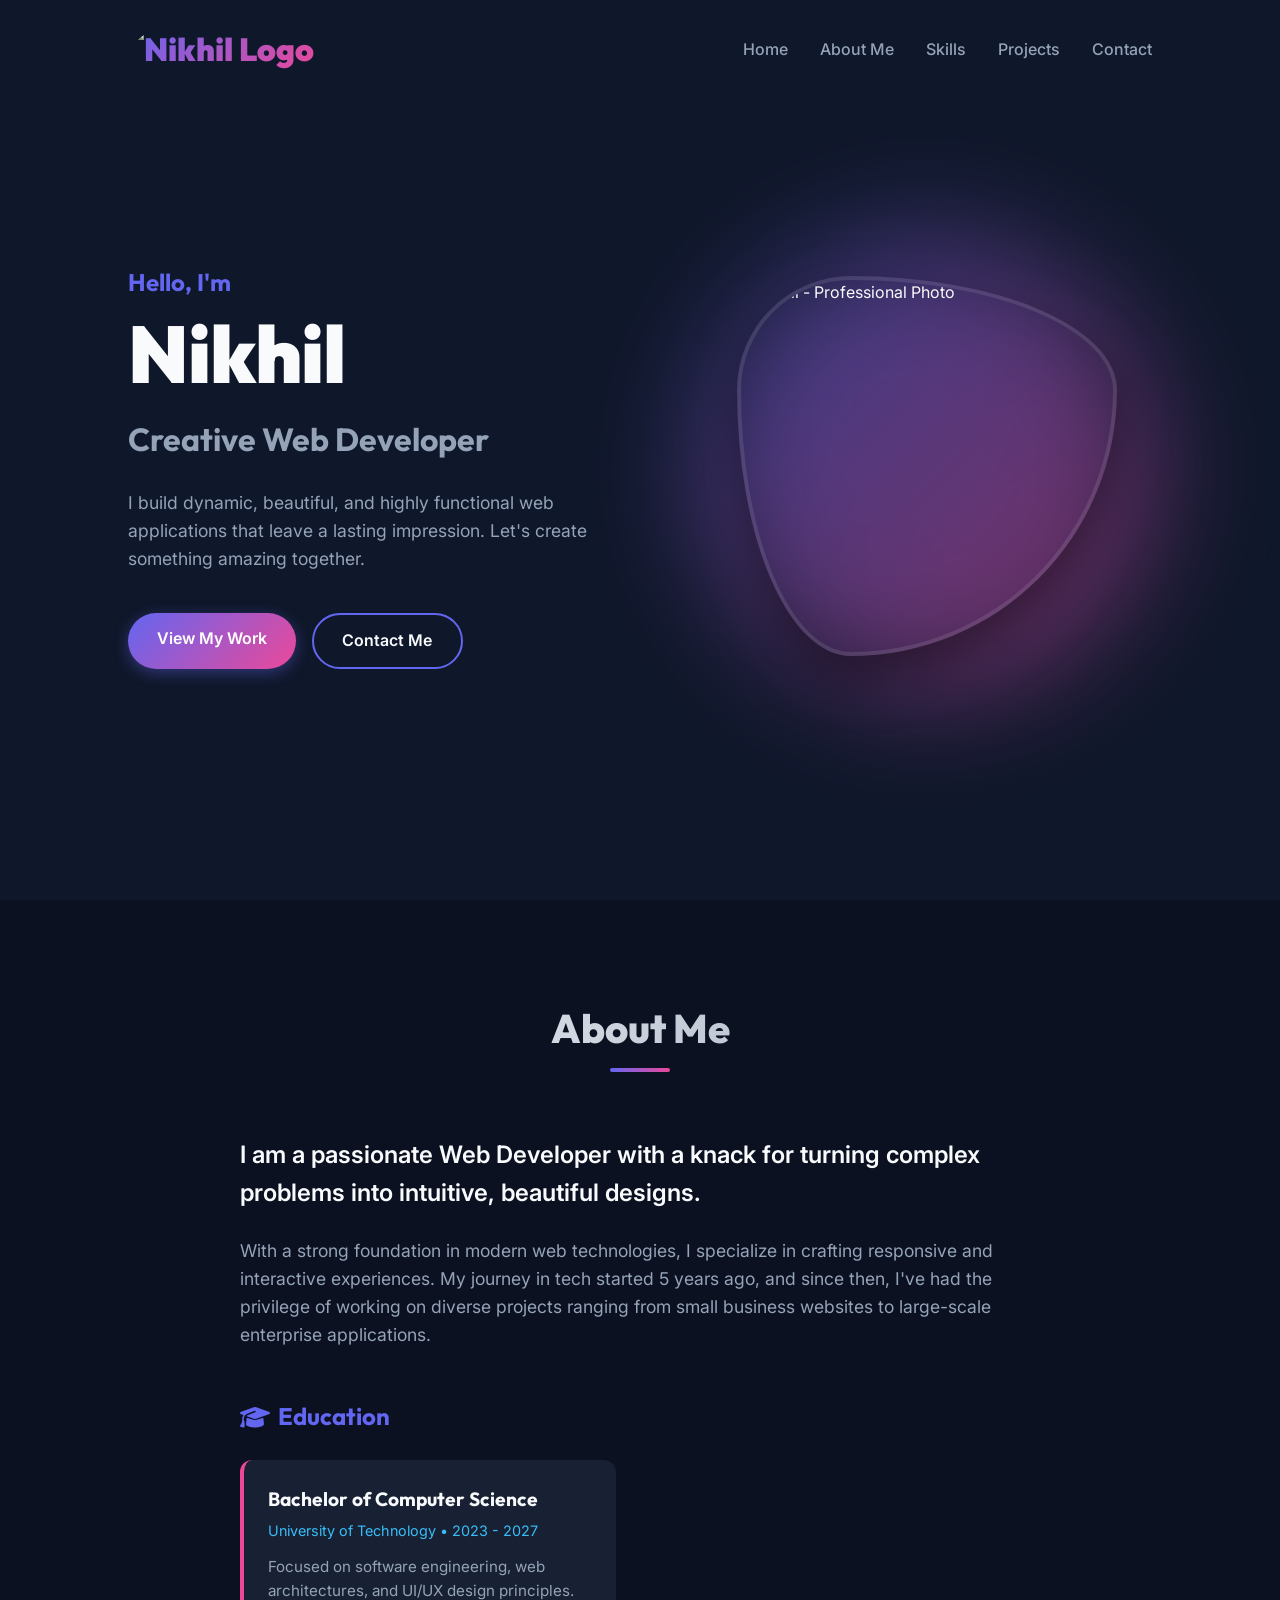
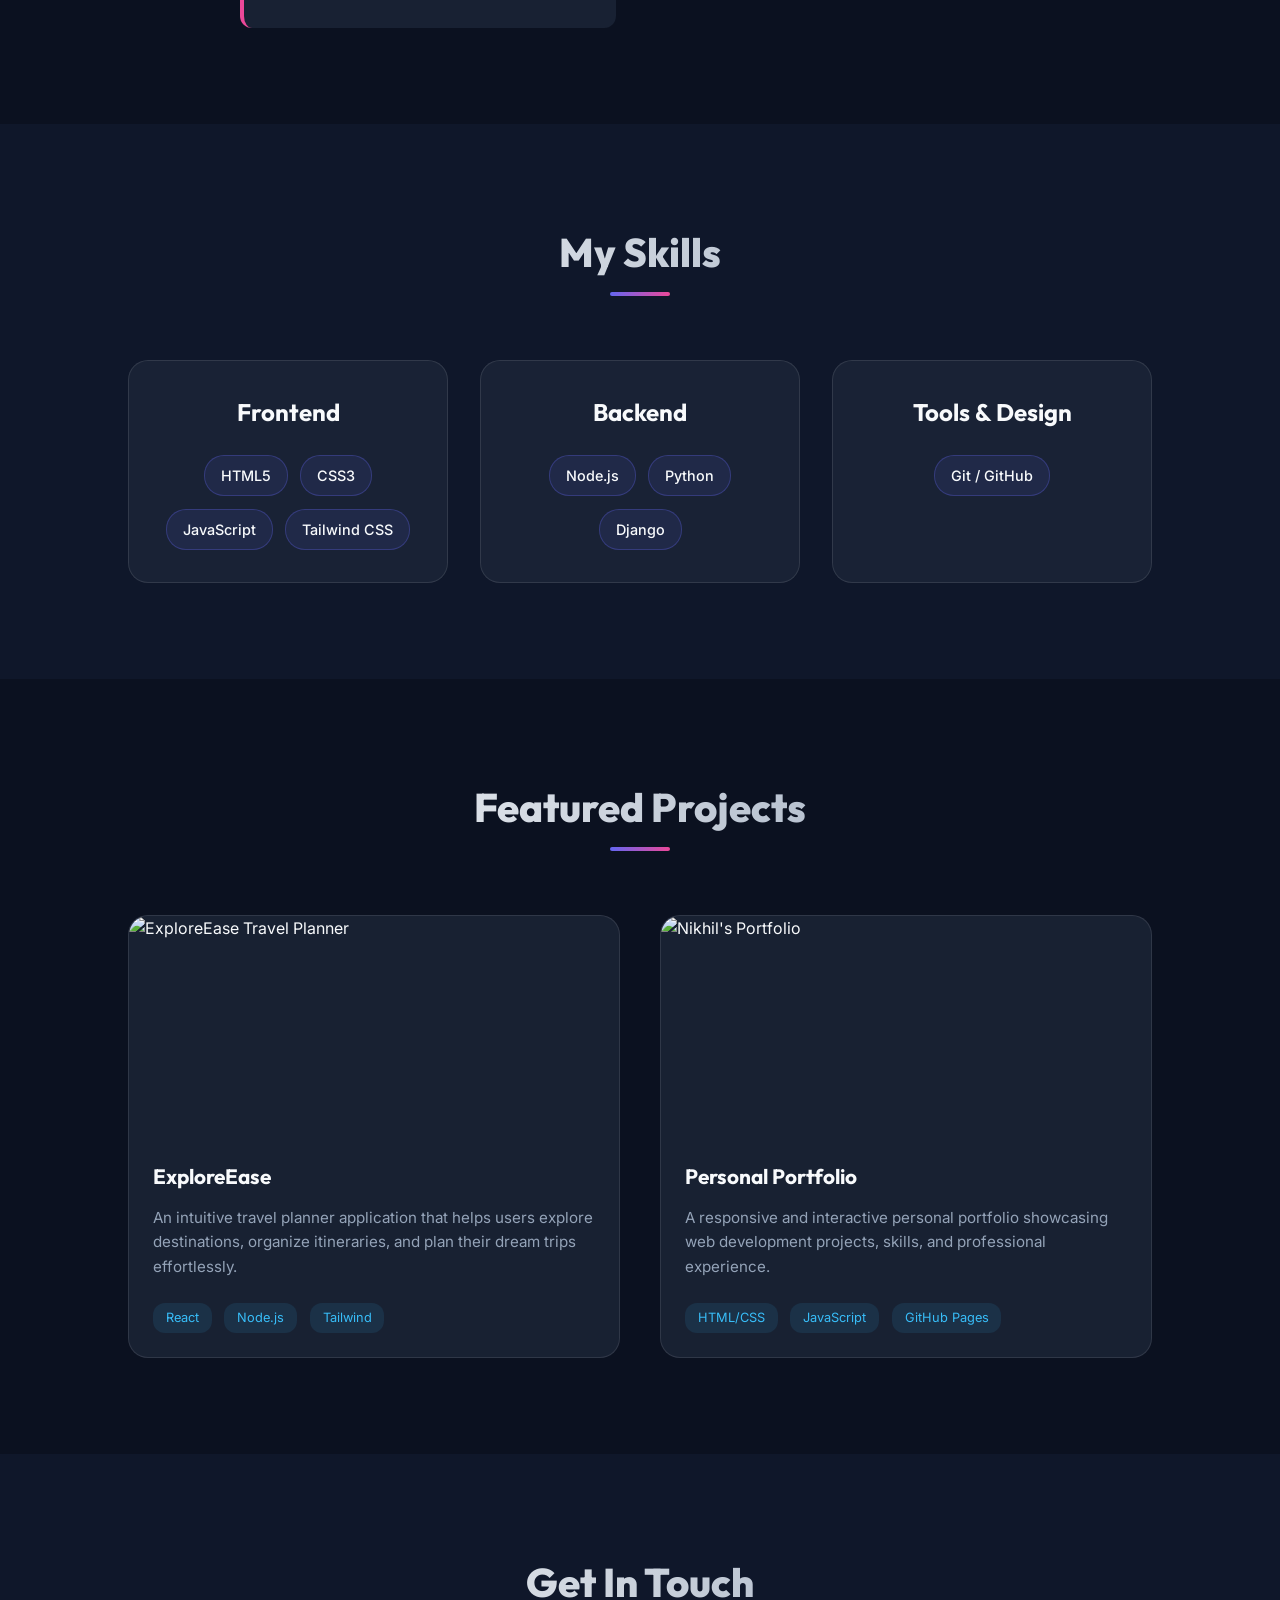
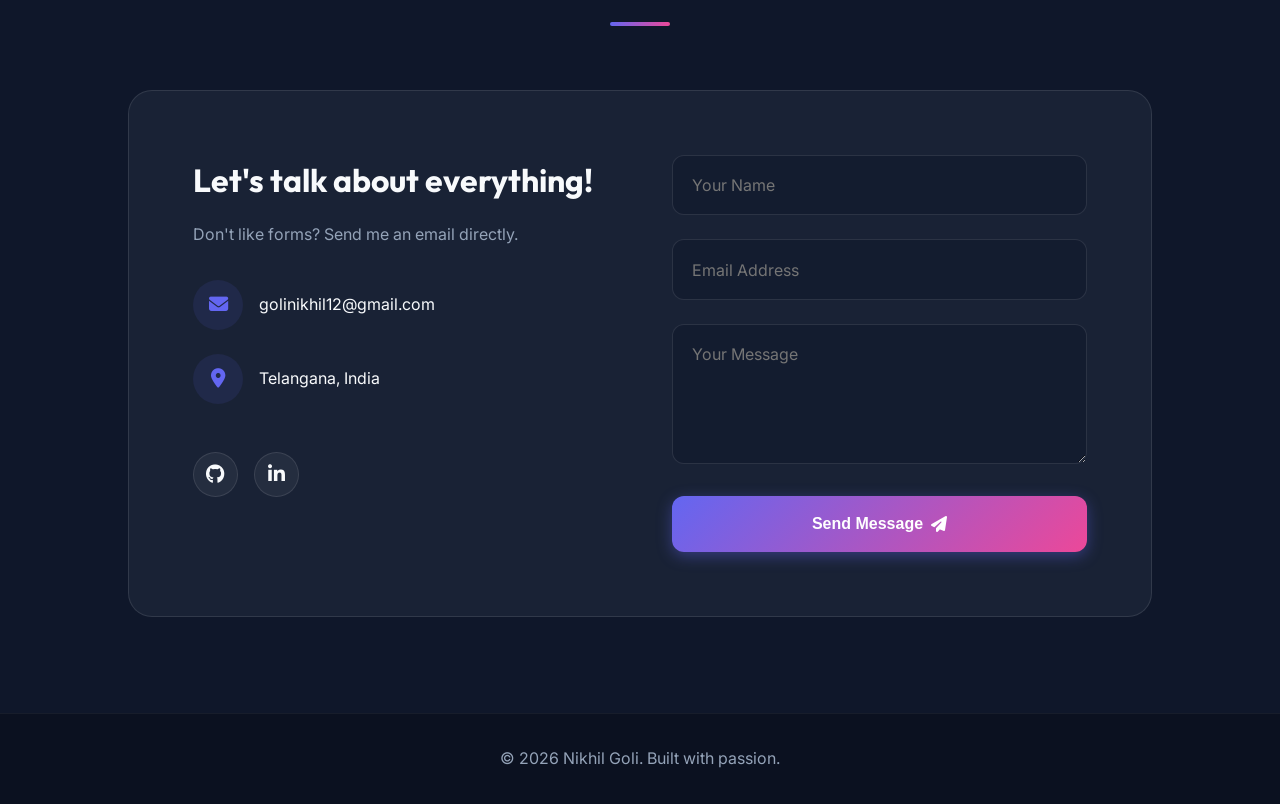
==== index.html @ 1eeb9ab3 "Rename personalise portfolio/index.html to index.html" ====
<!DOCTYPE html>
<html lang="en">

<head>
    <meta charset="UTF-8">
    <meta name="viewport" content="width=device-width, initial-scale=1.0">
    <title>Nikhil | Web Developer Portfolio</title>
    <link rel="stylesheet" href="style.css">
    <link rel="preconnect" href="https://fonts.googleapis.com">
    <link rel="preconnect" href="https://fonts.gstatic.com" crossorigin>
    <link
        href="https://fonts.googleapis.com/css2?family=Inter:wght@300;400;600;800&family=Outfit:wght@400;700;900&display=swap"
        rel="stylesheet">
    <link rel="stylesheet" href="https://cdnjs.cloudflare.com/ajax/libs/font-awesome/6.4.0/css/all.min.css">
</head>

<body>
    <nav id="navbar">
        <div class="nav-container">
            <a href="#home" class="logo"><img src="./Images/men_logo.png" alt="Nikhil Logo"
                    style="height: 50px; border-radius: 50%;"></a>
            <ul class="nav-links">
                <li><a href="#home">Home</a></li>
                <li><a href="#about">About Me</a></li>
                <li><a href="#skills">Skills</a></li>
                <li><a href="#projects">Projects</a></li>
                <li><a href="#contact">Contact</a></li>
            </ul>
            <div class="hamburger">
                <i class="fas fa-bars"></i>
            </div>
        </div>
    </nav>

    <main>
        <!-- Home Section -->
        <section id="home" class="hero">
            <div class="hero-content">
                <h2 class="greeting">Hello, I'm</h2>
                <h1 class="name">Nikhil</h1>
                <h3 class="role">Creative Web Developer</h3>
                <p class="summary">I build dynamic, beautiful, and highly functional web applications that leave a
                    lasting impression. Let's create something amazing together.</p>
                <div class="hero-cta">
                    <a href="#projects" class="btn primary-btn">View My Work</a>
                    <a href="#contact" class="btn secondary-btn">Contact Me</a>
                </div>
            </div>
            <div class="hero-image-container">
                <div class="blob-bg"></div>
                <img src="./Images/profile.jpg" alt="Nikhil - Professional Photo" class="hero-image">
            </div>
        </section>

        <!-- About Section -->
        <section id="about" class="about">
            <div class="section-header">
                <h2>About Me</h2>
                <div class="header-line"></div>
            </div>
            <div class="about-content">
                <div class="about-text">
                    <p class="highlight">I am a passionate Web Developer with a knack for turning complex problems into
                        intuitive, beautiful designs.</p>
                    <p>With a strong foundation in modern web technologies, I specialize in crafting responsive and
                        interactive experiences. My journey in tech started 5 years ago, and since then, I've had the
                        privilege of working on diverse projects ranging from small business websites to large-scale
                        enterprise applications.</p>

                    <div class="education-experience">
                        <div class="timeline-box">
                            <h3><i class="fas fa-graduation-cap"></i> Education</h3>
                            <div class="timeline-item">
                                <h4>Bachelor of Computer Science</h4>
                                <span>University of Technology • 2023 - 2027</span>
                                <p>Focused on software engineering, web architectures, and UI/UX design principles.</p>
                            </div>
                        </div>
                    </div>
                </div>
            </div>
        </section>

        <!-- Skills Section -->
        <section id="skills" class="skills">
            <div class="section-header">
                <h2>My Skills</h2>
                <div class="header-line"></div>
            </div>
            <div class="skills-container">
                <div class="skill-category glass-card">
                    <h3>Frontend</h3>
                    <div class="skill-tags">
                        <span>HTML5</span>
                        <span>CSS3</span>
                        <span>JavaScript</span>
                        <span>Tailwind CSS</span>
                    </div>
                </div>
                <div class="skill-category glass-card">
                    <h3>Backend</h3>
                    <div class="skill-tags">
                        <span>Node.js</span>
                        <span>Python</span>
                        <span>Django</span>

                    </div>
                </div>
                <div class="skill-category glass-card">
                    <h3>Tools & Design</h3>
                    <div class="skill-tags">
                        <span>Git / GitHub</span>
                    </div>
                </div>
            </div>
        </section>

        <!-- Projects Section -->
        <section id="projects" class="projects">
            <div class="section-header">
                <h2>Featured Projects</h2>
                <div class="header-line"></div>
            </div>
            <div class="projects-grid">
                <!-- Project 1 -->
                <div class="project-card">
                    <div class="project-image">
                        <img src="https://images.unsplash.com/photo-1469854523086-cc02fe5d8800?q=80&w=800&auto=format&fit=crop"
                            alt="ExploreEase Travel Planner">
                        <div class="project-overlay">
                            <a href="https://explore-ease-henna-tau.vercel.app" target="_blank" class="project-link"><i
                                    class="fas fa-external-link-alt"></i> Live Demo</a>
                            <a href="#" class="project-link"><i class="fab fa-github"></i> Source Code</a>
                        </div>
                    </div>
                    <div class="project-info">
                        <h3>ExploreEase</h3>
                        <p>An intuitive travel planner application that helps users explore destinations, organize
                            itineraries, and plan their dream trips effortlessly.</p>
                        <div class="tech-stack">
                            <span>React</span>
                            <span>Node.js</span>
                            <span>Tailwind</span>
                        </div>
                    </div>
                </div>

                <!-- Project 2 -->
                <div class="project-card">
                    <div class="project-image">
                        <img src="https://images.unsplash.com/photo-1522542550221-31fd19575a2d?q=80&w=800&auto=format&fit=crop"
                            alt="Nikhil's Portfolio">
                        <div class="project-overlay">
                            <a href="https://golinikhil12.github.io/Nikhil-s-Portfolio-New/" target="_blank"
                                class="project-link"><i class="fas fa-external-link-alt"></i> Live Demo</a>
                            <a href="#" class="project-link"><i class="fab fa-github"></i> Source Code</a>
                        </div>
                    </div>
                    <div class="project-info">
                        <h3>Personal Portfolio</h3>
                        <p>A responsive and interactive personal portfolio showcasing web development projects, skills,
                            and professional experience.</p>
                        <div class="tech-stack">
                            <span>HTML/CSS</span>
                            <span>JavaScript</span>
                            <span>GitHub Pages</span>
                        </div>
                    </div>
                </div>
            </div>
        </section>

        <!-- Contact Section -->
        <section id="contact" class="contact">
            <div class="section-header">
                <h2>Get In Touch</h2>
                <div class="header-line"></div>
            </div>
            <div class="contact-container">
                <div class="contact-info">
                    <h3>Let's talk about everything!</h3>
                    <p>Don't like forms? Send me an email directly.</p>
                    <div class="contact-details">
                        <div class="contact-item">
                            <div class="icon-box"><i class="fas fa-envelope"></i></div>
                            <span>golinikhil12@gmail.com</span>
                        </div>
                        <div class="contact-item">
                            <div class="icon-box"><i class="fas fa-map-marker-alt"></i></div>
                            <span>Telangana, India</span>
                        </div>
                    </div>
                    <div class="social-links">
                        <a href="#https://github.com/golinikhil12"><i class="fab fa-github"></i></a>
                        <a href="#https://www.linkedin.com/in/nikhil-goli-6552b42a5/"><i
                                class="fab fa-linkedin-in"></i></a>
                    </div>
                </div>
                <form class="contact-form">
                    <div class="form-group">
                        <input type="text" placeholder="Your Name" required>
                    </div>
                    <div class="form-group">
                        <input type="email" placeholder="Email Address" required>
                    </div>
                    <div class="form-group">
                        <textarea placeholder="Your Message" rows="5" required></textarea>
                    </div>
                    <button type="submit" class="btn primary-btn submit-btn">Send Message <i
                            class="fas fa-paper-plane"></i></button>
                </form>
            </div>
        </section>
    </main>

    <footer>
        <p>&copy; 2026 Nikhil Goli. Built with passion.</p>
    </footer>

    <script src="script.js"></script>
</body>

</html>
---- style.css ----
/* --- CSS Variables & Base Styles --- */
:root {
    --primary-color: #6366f1; /* Indigo */
    --secondary-color: #ec4899; /* Pink */
    --bg-dark: #0f172a; /* Slate 900 */
    --bg-card: rgba(30, 41, 59, 0.7); /* Slate 800 with opacity */
    --text-primary: #f8fafc;
    --text-secondary: #94a3b8;
    --accent: #38bdf8;
    --glass-border: rgba(255, 255, 255, 0.1);
    --transition: all 0.3s cubic-bezier(0.4, 0, 0.2, 1);
}

* {
    margin: 0;
    padding: 0;
    box-sizing: border-box;
}

html {
    scroll-behavior: smooth;
}

body {
    font-family: 'Inter', sans-serif;
    background-color: var(--bg-dark);
    color: var(--text-primary);
    line-height: 1.6;
    overflow-x: hidden;
}

h1, h2, h3, h4, .logo {
    font-family: 'Outfit', sans-serif;
}

a {
    text-decoration: none;
    color: inherit;
}

ul {
    list-style: none;
}

/* --- Reusable Components --- */
.btn {
    display: inline-block;
    padding: 0.8rem 1.8rem;
    border-radius: 50px;
    font-weight: 600;
    transition: var(--transition);
    cursor: pointer;
    border: none;
    font-size: 1rem;
}

.primary-btn {
    background: linear-gradient(135deg, var(--primary-color), var(--secondary-color));
    color: white;
    box-shadow: 0 4px 15px rgba(99, 102, 241, 0.4);
}

.primary-btn:hover {
    transform: translateY(-3px);
    box-shadow: 0 8px 25px rgba(99, 102, 241, 0.6);
}

.secondary-btn {
    background: transparent;
    border: 2px solid var(--primary-color);
    color: var(--text-primary);
}

.secondary-btn:hover {
    background: rgba(99, 102, 241, 0.1);
    transform: translateY(-3px);
}

.section-header {
    text-align: center;
    margin-bottom: 4rem;
}

.section-header h2 {
    font-size: 2.5rem;
    font-weight: 800;
    margin-bottom: 0.5rem;
    background: linear-gradient(to right, #fff, var(--text-secondary));
    -webkit-background-clip: text;
    -webkit-text-fill-color: transparent;
}

.header-line {
    height: 4px;
    width: 60px;
    background: linear-gradient(90deg, var(--primary-color), var(--secondary-color));
    margin: 0 auto;
    border-radius: 2px;
}

section {
    padding: 6rem 10%;
}

.glass-card {
    background: var(--bg-card);
    backdrop-filter: blur(10px);
    border: 1px solid var(--glass-border);
    border-radius: 20px;
}

/* --- Navigation --- */
#navbar {
    position: fixed;
    top: 0;
    width: 100%;
    padding: 1.5rem 10%;
    z-index: 1000;
    transition: var(--transition);
}

#navbar.scrolled {
    background: rgba(15, 23, 42, 0.9);
    backdrop-filter: blur(10px);
    padding: 1rem 10%;
    box-shadow: 0 4px 30px rgba(0, 0, 0, 0.1);
    border-bottom: 1px solid rgba(255, 255, 255, 0.05);
}

.nav-container {
    display: flex;
    justify-content: space-between;
    align-items: center;
}

.logo {
    font-size: 2rem;
    font-weight: 900;
    background: linear-gradient(135deg, var(--primary-color), var(--secondary-color));
    -webkit-background-clip: text;
    -webkit-text-fill-color: transparent;
}

.nav-links {
    display: flex;
    gap: 2rem;
}

.nav-links li a {
    font-weight: 500;
    font-size: 1rem;
    color: var(--text-secondary);
    transition: var(--transition);
    position: relative;
}

.nav-links li a:hover,
.nav-links li a.active {
    color: var(--text-primary);
}

.nav-links li a::after {
    content: '';
    position: absolute;
    width: 0;
    height: 2px;
    bottom: -5px;
    left: 0;
    background: var(--primary-color);
    transition: var(--transition);
}

.nav-links li a:hover::after,
.nav-links li a.active::after {
    width: 100%;
}

.hamburger {
    display: none;
    font-size: 1.5rem;
    cursor: pointer;
    color: var(--text-primary);
}

/* --- Hero Section --- */
.hero {
    min-height: 100vh;
    display: flex;
    align-items: center;
    justify-content: space-between;
    padding-top: 8rem;
    position: relative;
}

.hero-content {
    max-width: 600px;
    z-index: 2;
}

.greeting {
    font-size: 1.5rem;
    color: var(--primary-color);
    margin-bottom: 0.5rem;
}

.name {
    font-size: 5rem;
    font-weight: 900;
    line-height: 1.1;
    margin-bottom: 1rem;
    letter-spacing: -1px;
}

.role {
    font-size: 2rem;
    color: var(--text-secondary);
    margin-bottom: 1.5rem;
}

.summary {
    color: var(--text-secondary);
    font-size: 1.1rem;
    margin-bottom: 2.5rem;
    max-width: 500px;
}

.hero-cta {
    display: flex;
    gap: 1rem;
}

.hero-image-container {
    position: relative;
    width: 450px;
    height: 450px;
    display: flex;
    justify-content: center;
    align-items: center;
}

.blob-bg {
    position: absolute;
    width: 100%;
    height: 100%;
    background: linear-gradient(135deg, var(--primary-color), var(--secondary-color));
    border-radius: 50%;
    filter: blur(60px);
    opacity: 0.5;
    animation: pulse 4s infinite alternate;
}

.hero-image {
    width: 380px;
    height: 380px;
    object-fit: cover;
    border-radius: 30% 70% 70% 30% / 30% 30% 70% 70%;
    position: relative;
    z-index: 2;
    border: 4px solid rgba(255, 255, 255, 0.1);
    box-shadow: 0 20px 50px rgba(0,0,0,0.5);
    animation: morph 8s ease-in-out infinite;
}

@keyframes pulse {
    0% { transform: scale(0.9); opacity: 0.4; }
    100% { transform: scale(1.1); opacity: 0.7; }
}

@keyframes morph {
    0% { border-radius: 40% 60% 70% 30% / 40% 50% 60% 50%; }
    34% { border-radius: 70% 30% 50% 50% / 30% 30% 70% 70%; }
    67% { border-radius: 100% 60% 60% 100% / 100% 100% 60% 60%; }
    100% { border-radius: 40% 60% 70% 30% / 40% 50% 60% 50%; }
}

/* --- About Section --- */
.about {
    background-color: #0b1120;
}

.about-content {
    display: flex;
    justify-content: center;
}

.about-text {
    max-width: 800px;
}

.about-text .highlight {
    font-size: 1.5rem;
    color: var(--text-primary);
    font-weight: 600;
    margin-bottom: 1.5rem;
}

.about-text p {
    color: var(--text-secondary);
    margin-bottom: 2rem;
    font-size: 1.1rem;
}

.education-experience {
    display: grid;
    grid-template-columns: 1fr 1fr;
    gap: 3rem;
    margin-top: 3rem;
}

.timeline-box h3 {
    font-size: 1.5rem;
    margin-bottom: 1.5rem;
    color: var(--primary-color);
    display: flex;
    align-items: center;
    gap: 0.5rem;
}

.timeline-item {
    background: var(--bg-card);
    padding: 1.5rem;
    border-radius: 12px;
    border-left: 4px solid var(--secondary-color);
    transition: var(--transition);
}

.timeline-item:hover {
    transform: translateX(10px);
    background: rgba(30, 41, 59, 0.9);
}

.timeline-item h4 {
    font-size: 1.2rem;
    margin-bottom: 0.3rem;
}

.timeline-item span {
    font-size: 0.9rem;
    color: var(--accent);
    display: block;
    margin-bottom: 0.8rem;
}

.timeline-item p {
    font-size: 0.95rem;
    margin-bottom: 0;
}

/* --- Skills Section --- */
.skills-container {
    display: grid;
    grid-template-columns: repeat(auto-fit, minmax(300px, 1fr));
    gap: 2rem;
}

.skill-category {
    padding: 2rem;
    text-align: center;
    transition: var(--transition);
}

.skill-category:hover {
    transform: translateY(-10px);
    box-shadow: 0 15px 30px rgba(0,0,0,0.3);
}

.skill-category h3 {
    font-size: 1.5rem;
    margin-bottom: 1.5rem;
    color: var(--text-primary);
}

.skill-tags {
    display: flex;
    flex-wrap: wrap;
    justify-content: center;
    gap: 0.8rem;
}

.skill-tags span {
    background: rgba(99, 102, 241, 0.1);
    border: 1px solid rgba(99, 102, 241, 0.3);
    color: var(--text-primary);
    padding: 0.5rem 1rem;
    border-radius: 20px;
    font-size: 0.9rem;
    font-weight: 500;
    transition: var(--transition);
}

.skill-category:hover .skill-tags span {
    border-color: var(--primary-color);
    background: rgba(99, 102, 241, 0.2);
}

/* --- Projects Section --- */
.projects {
    background-color: #0b1120;
}

.projects-grid {
    display: grid;
    grid-template-columns: repeat(auto-fit, minmax(350px, 1fr));
    gap: 2.5rem;
}

.project-card {
    background: var(--bg-card);
    border-radius: 20px;
    overflow: hidden;
    border: 1px solid var(--glass-border);
    transition: var(--transition);
}

.project-card:hover {
    transform: translateY(-10px);
    box-shadow: 0 20px 40px rgba(0,0,0,0.4);
    border-color: rgba(255,255,255,0.2);
}

.project-image {
    position: relative;
    height: 220px;
    overflow: hidden;
}

.project-image img {
    width: 100%;
    height: 100%;
    object-fit: cover;
    transition: transform 0.5s ease;
}

.project-card:hover .project-image img {
    transform: scale(1.1);
}

.project-overlay {
    position: absolute;
    top: 0;
    left: 0;
    width: 100%;
    height: 100%;
    background: rgba(15, 23, 42, 0.8);
    display: flex;
    flex-direction: column;
    justify-content: center;
    align-items: center;
    gap: 1rem;
    opacity: 0;
    transition: var(--transition);
}

.project-card:hover .project-overlay {
    opacity: 1;
}

.project-link {
    background: var(--text-primary);
    color: var(--bg-dark);
    padding: 0.5rem 1.5rem;
    border-radius: 20px;
    font-weight: 600;
    transform: translateY(20px);
    transition: var(--transition);
}

.project-card:hover .project-link {
    transform: translateY(0);
}

.project-link:hover {
    background: var(--primary-color);
    color: white;
}

.project-info {
    padding: 1.5rem;
}

.project-info h3 {
    font-size: 1.3rem;
    margin-bottom: 0.8rem;
}

.project-info p {
    color: var(--text-secondary);
    font-size: 0.95rem;
    margin-bottom: 1.5rem;
}

.tech-stack {
    display: flex;
    gap: 0.8rem;
    flex-wrap: wrap;
}

.tech-stack span {
    font-size: 0.8rem;
    color: var(--accent);
    background: rgba(56, 189, 248, 0.1);
    padding: 0.3rem 0.8rem;
    border-radius: 12px;
}

/* --- Contact Section --- */
.contact-container {
    display: grid;
    grid-template-columns: 1fr 1fr;
    gap: 4rem;
    background: var(--bg-card);
    padding: 4rem;
    border-radius: 24px;
    border: 1px solid var(--glass-border);
}

.contact-info h3 {
    font-size: 2rem;
    margin-bottom: 1rem;
}

.contact-info p {
    color: var(--text-secondary);
    margin-bottom: 2rem;
}

.contact-details {
    display: flex;
    flex-direction: column;
    gap: 1.5rem;
    margin-bottom: 3rem;
}

.contact-item {
    display: flex;
    align-items: center;
    gap: 1rem;
}

.icon-box {
    width: 50px;
    height: 50px;
    background: rgba(99, 102, 241, 0.1);
    border-radius: 50%;
    display: flex;
    justify-content: center;
    align-items: center;
    color: var(--primary-color);
    font-size: 1.2rem;
    transition: var(--transition);
}

.contact-item:hover .icon-box {
    background: var(--primary-color);
    color: white;
    transform: scale(1.1);
}

.social-links {
    display: flex;
    gap: 1rem;
}

.social-links a {
    width: 45px;
    height: 45px;
    border-radius: 50%;
    background: rgba(255, 255, 255, 0.05);
    display: flex;
    justify-content: center;
    align-items: center;
    font-size: 1.2rem;
    transition: var(--transition);
    border: 1px solid rgba(255, 255, 255, 0.1);
}

.social-links a:hover {
    background: var(--primary-color);
    color: white;
    transform: translateY(-5px);
    border-color: var(--primary-color);
}

.contact-form {
    display: flex;
    flex-direction: column;
    gap: 1.5rem;
}

.form-group input,
.form-group textarea {
    width: 100%;
    padding: 1.2rem;
    background: rgba(15, 23, 42, 0.5);
    border: 1px solid rgba(255, 255, 255, 0.1);
    border-radius: 12px;
    color: var(--text-primary);
    font-family: inherit;
    font-size: 1rem;
    transition: var(--transition);
}

.form-group input:focus,
.form-group textarea:focus {
    outline: none;
    border-color: var(--primary-color);
    background: rgba(15, 23, 42, 0.8);
    box-shadow: 0 0 0 3px rgba(99, 102, 241, 0.2);
}

.submit-btn {
    display: flex;
    justify-content: center;
    align-items: center;
    gap: 0.5rem;
    width: 100%;
    padding: 1.2rem;
    border-radius: 12px;
}

/* --- Footer --- */
footer {
    text-align: center;
    padding: 2rem;
    background: #0b1120;
    color: var(--text-secondary);
    border-top: 1px solid rgba(255, 255, 255, 0.05);
}

/* --- Responsive Design --- */
@media (max-width: 992px) {
    section {
        padding: 5rem 5%;
    }
    
    .hero {
        flex-direction: column-reverse;
        text-align: center;
        padding-top: 8rem;
    }
    
    .hero-content {
        margin-top: 3rem;
    }
    
    .hero-cta {
        justify-content: center;
    }
    
    .education-experience {
        grid-template-columns: 1fr;
    }
    
    .contact-container {
        grid-template-columns: 1fr;
        padding: 2rem;
    }
}

@media (max-width: 768px) {
    .name {
        font-size: 3.5rem;
    }
    
    .role {
        font-size: 1.5rem;
    }
    
    .hero-image-container {
        width: 300px;
        height: 300px;
    }
    
    .hero-image {
        width: 250px;
        height: 250px;
    }
    
    /* Mobile Nav */
    .hamburger {
        display: block;
    }
    
    .nav-links {
        position: fixed;
        top: 0;
        right: -100%;
        width: 70%;
        height: 100vh;
        background: var(--bg-dark);
        flex-direction: column;
        justify-content: center;
        align-items: center;
        transition: 0.5s ease;
        box-shadow: -5px 0 20px rgba(0,0,0,0.5);
    }
    
    .nav-links.active {
        right: 0;
    }
    
    .nav-links li {
        margin: 1.5rem 0;
    }
    
    .nav-links li a {
        font-size: 1.2rem;
    }
}
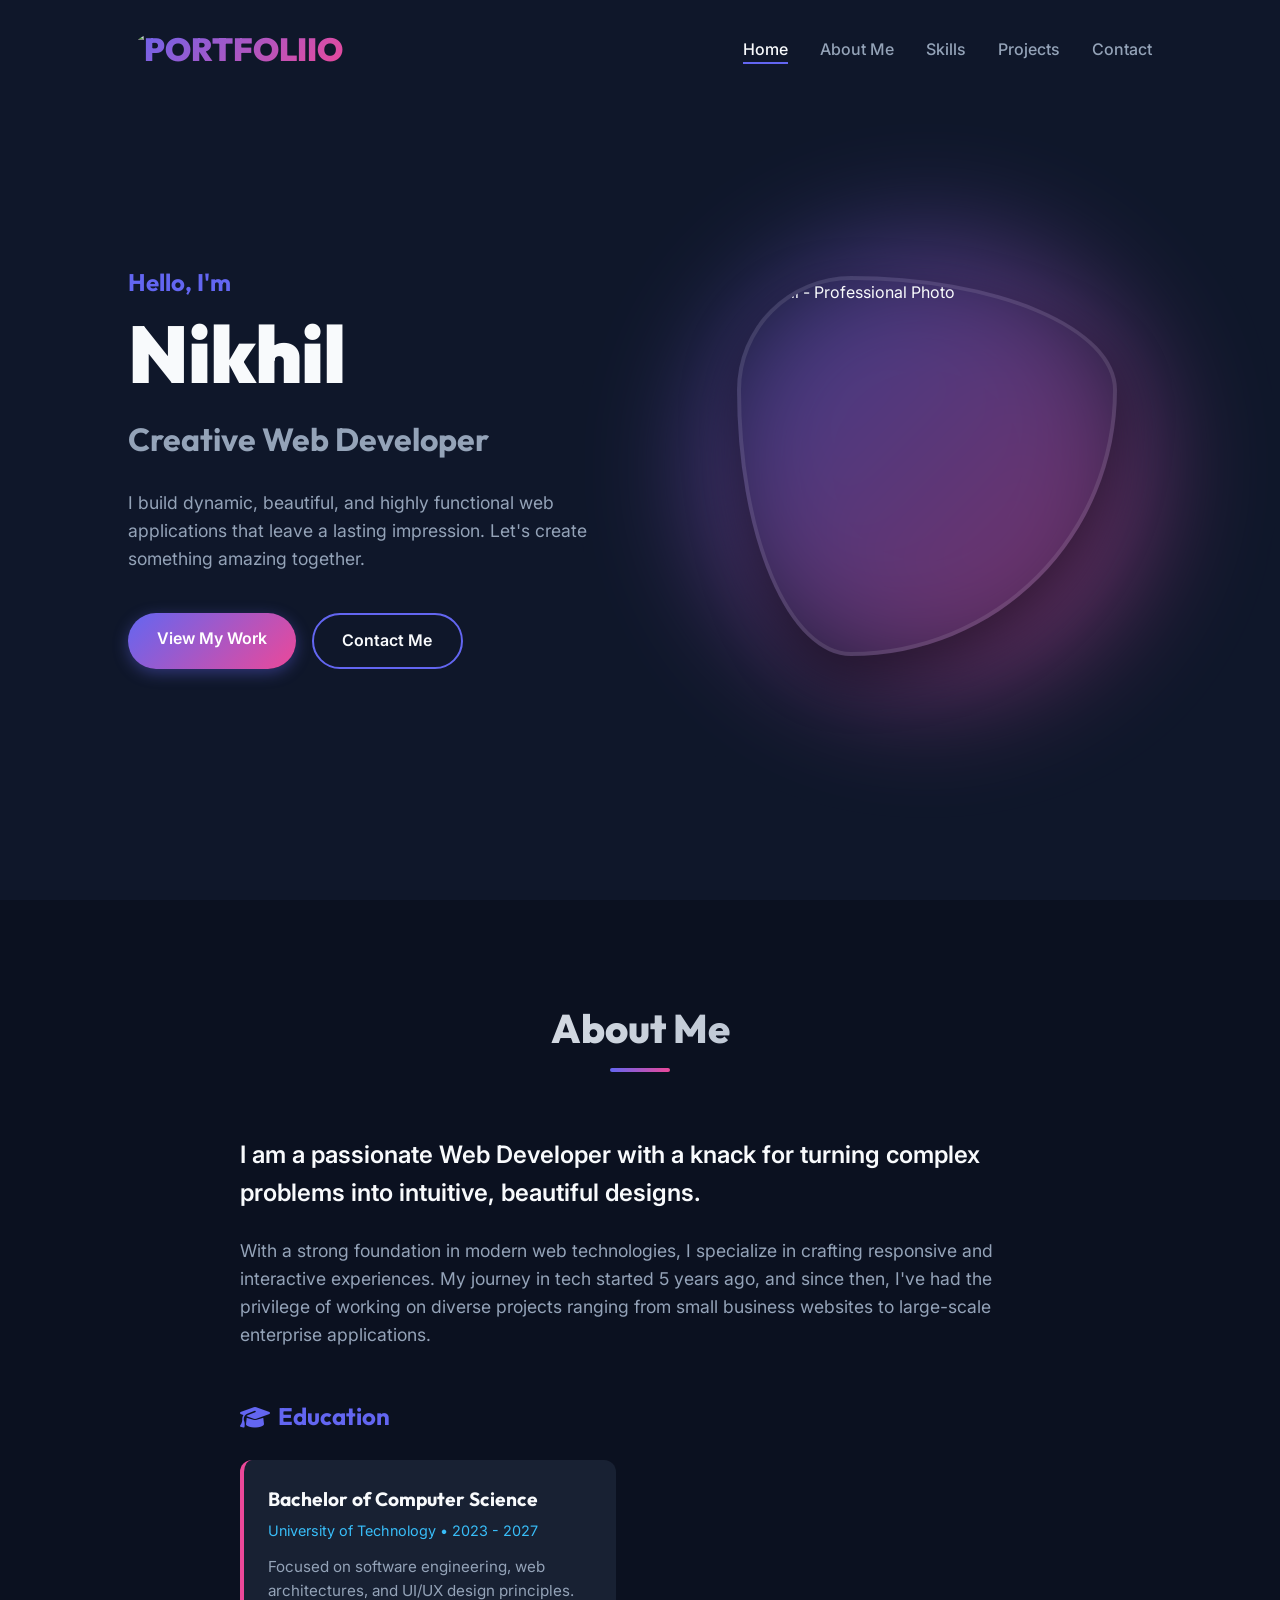
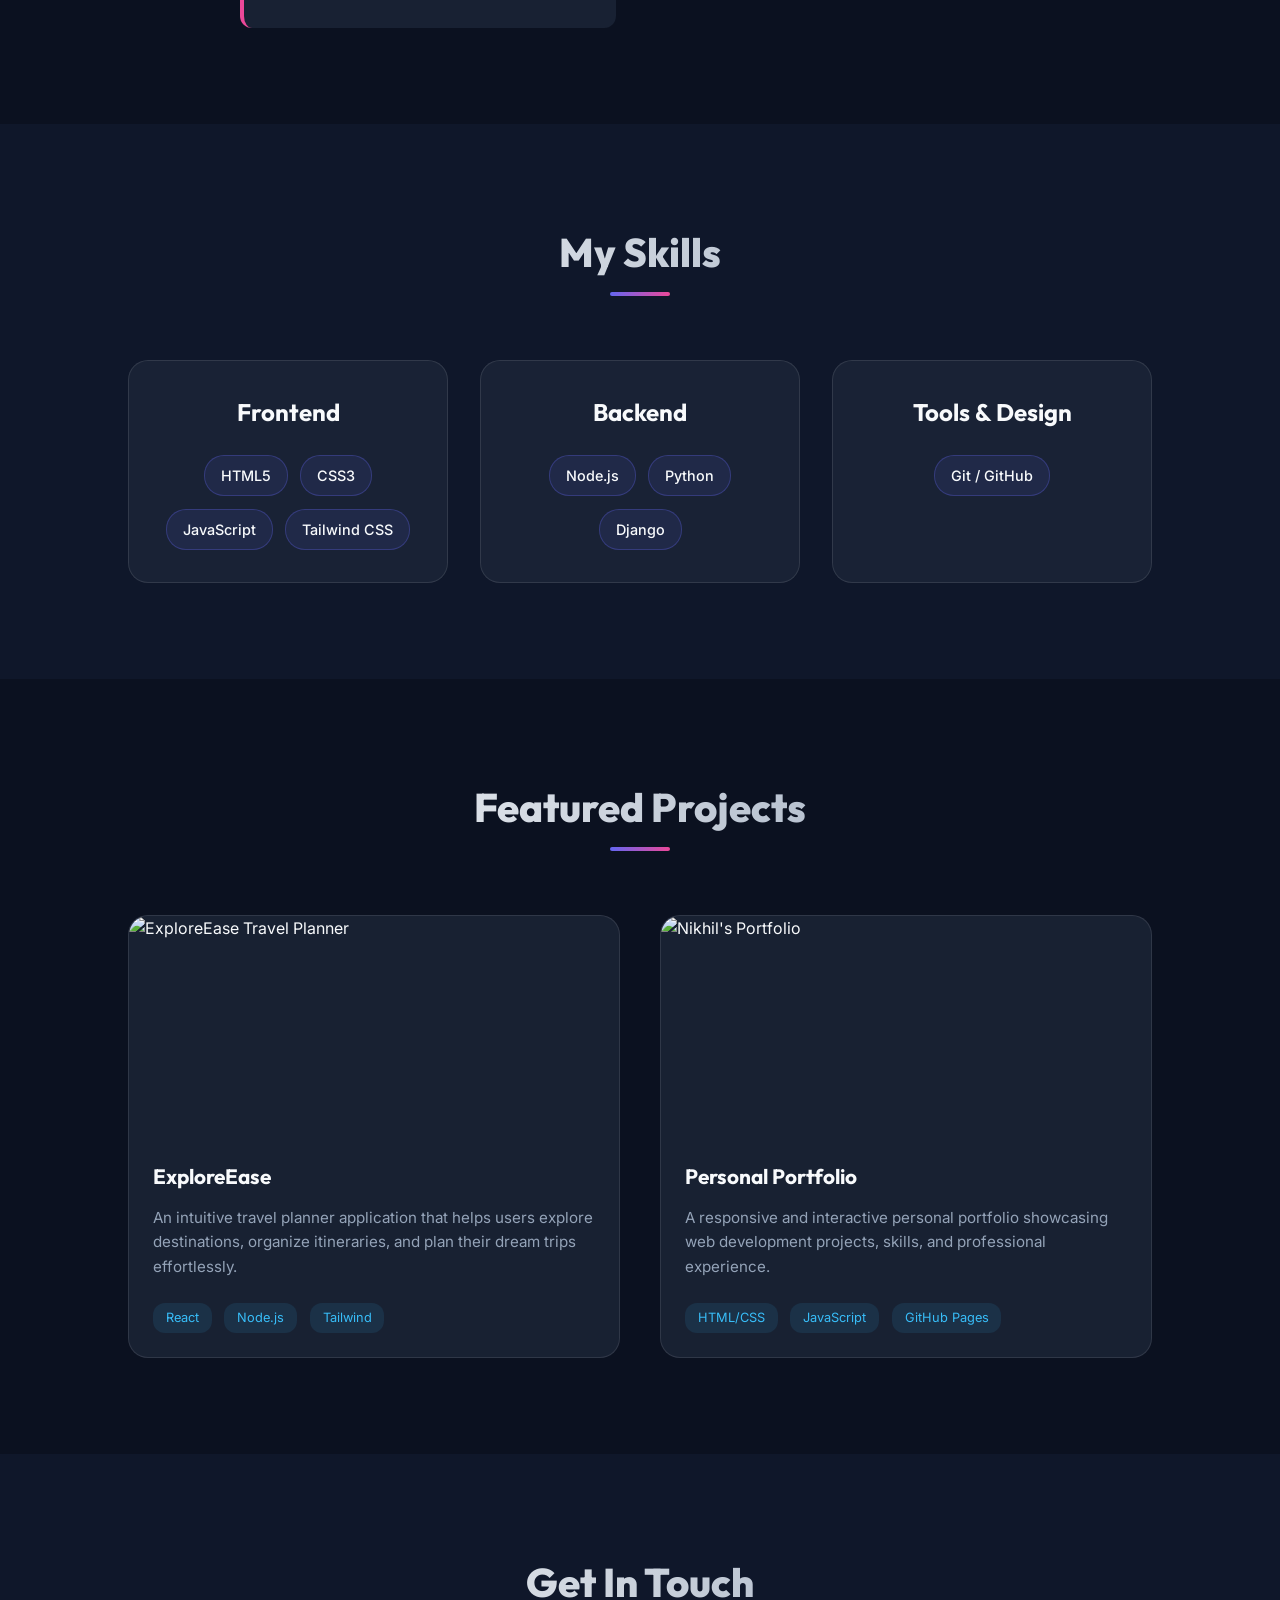
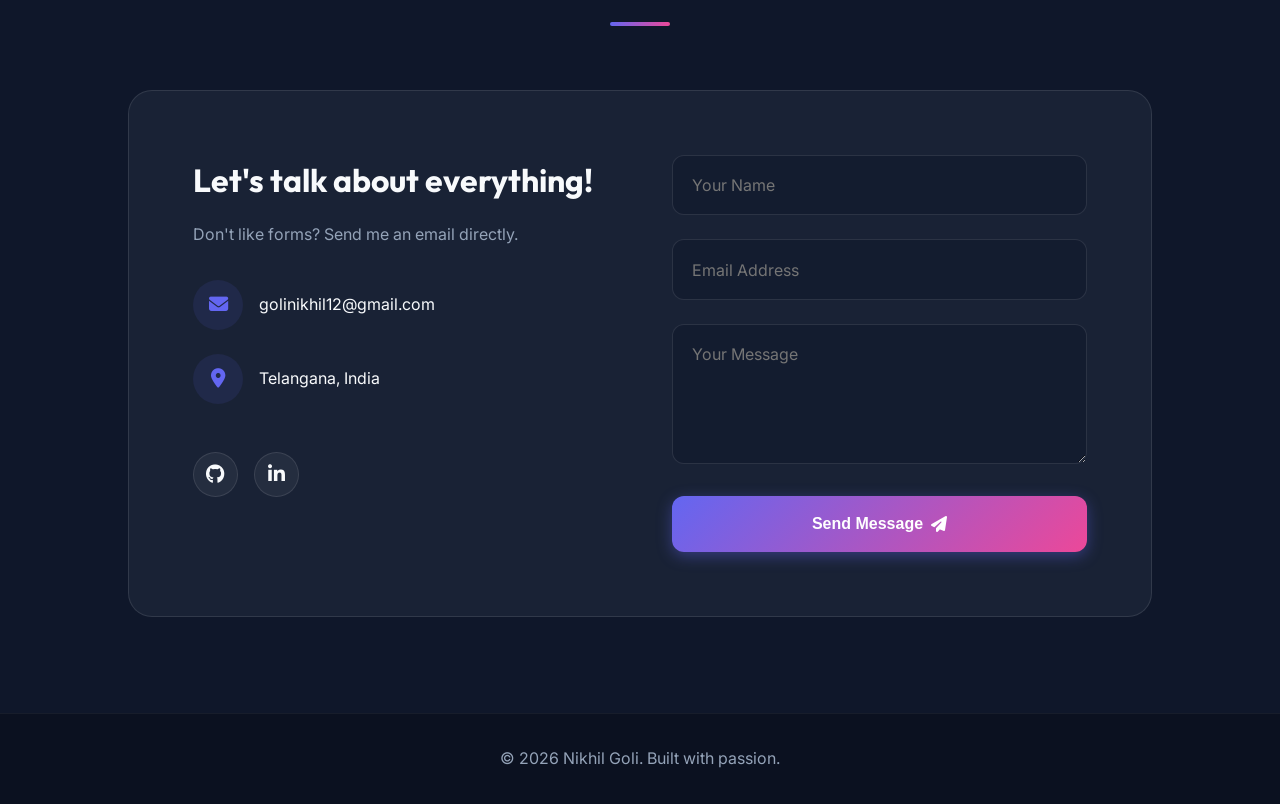
==== commit 4f28b12c: "Fix logo alt text in navbar link" ====
--- a/index.html
+++ b/index.html
@@ -17,7 +17,7 @@
 <body>
     <nav id="navbar">
         <div class="nav-container">
-            <a href="#home" class="logo"><img src="./Images/men_logo.png" alt="Nikhil Logo"
+            <a href="#home" class="logo"><img src="./Images/men_logo.png" alt="PORTFOLIIO"
                     style="height: 50px; border-radius: 50%;"></a>
             <ul class="nav-links">
                 <li><a href="#home">Home</a></li>
